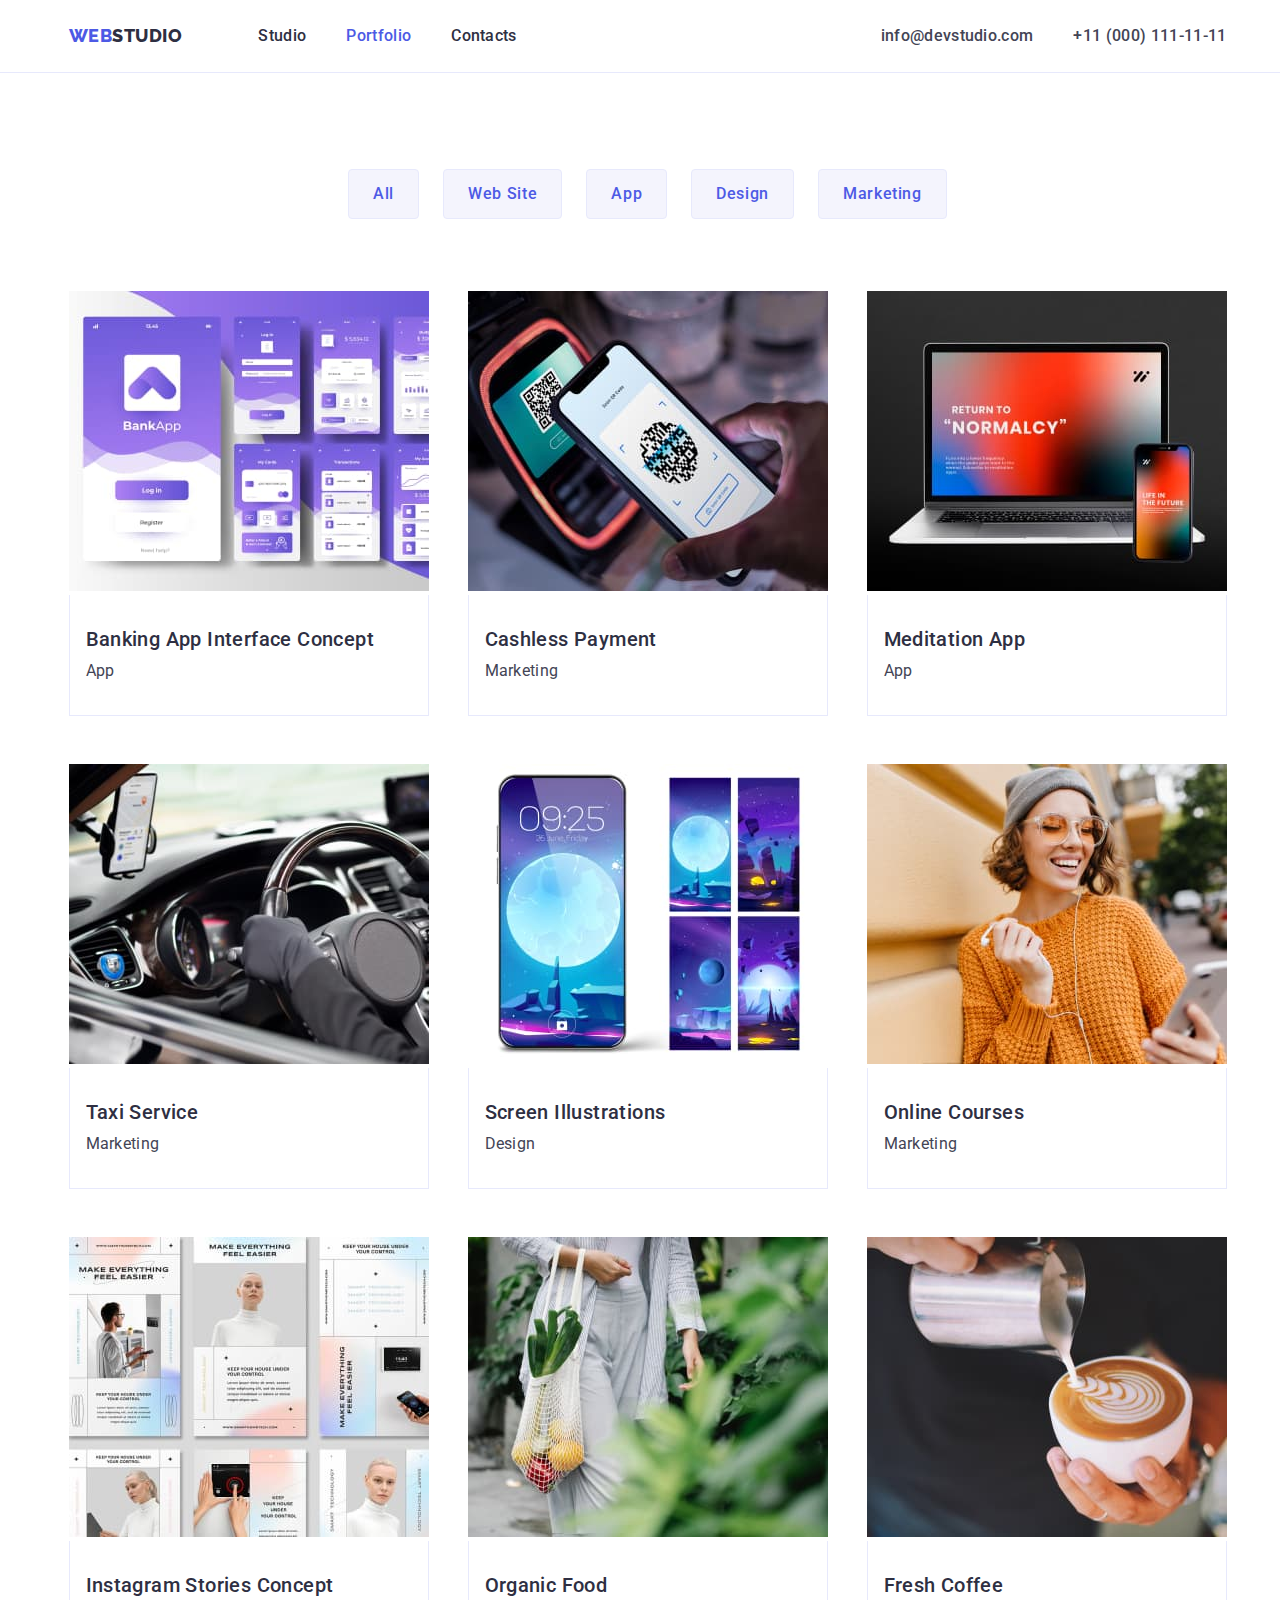
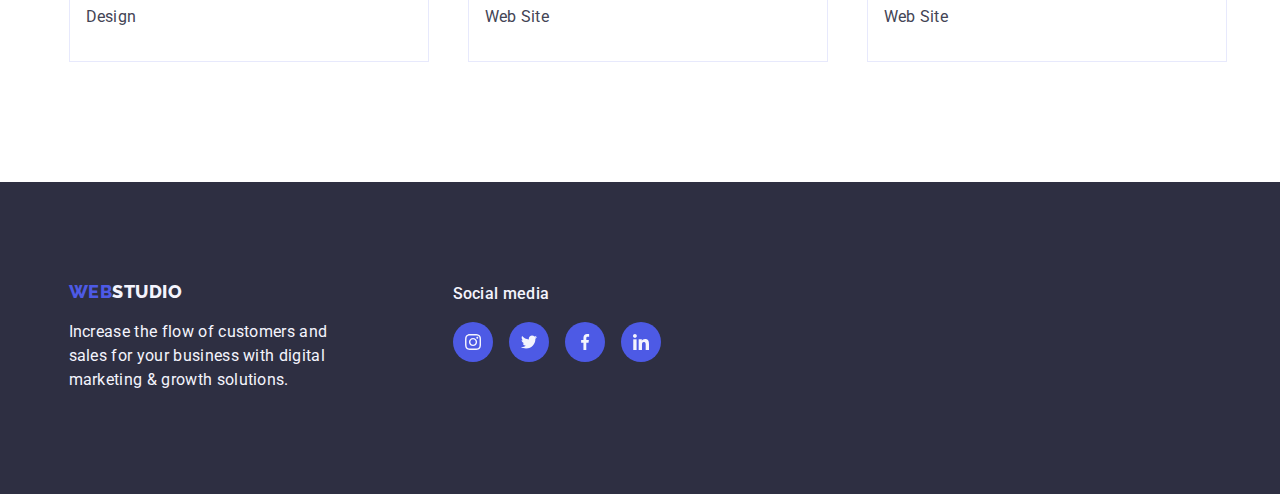
==== portfolio.html @ 47418418 "init" ====
<!DOCTYPE html>
<html lang="en">
  <head>
    <meta charset="UTF-8" />
    <meta name="viewport" content="width=device-width, initial-scale=1.0" />
    <title>Portfolio</title>
    <link
      rel="stylesheet"
      href="https://cdnjs.cloudflare.com/ajax/libs/modern-normalize/2.0.0/modern-normalize.min.css"
      integrity="sha512-4xo8blKMVCiXpTaLzQSLSw3KFOVPWhm/TRtuPVc4WG6kUgjH6J03IBuG7JZPkcWMxJ5huwaBpOpnwYElP/m6wg=="
      crossorigin="anonymous"
      referrerpolicy="no-referrer"
    />
    <link rel="preconnect" href="https://fonts.googleapis.com" />
    <link rel="preconnect" href="https://fonts.gstatic.com" crossorigin />
    <link
      href="https://fonts.googleapis.com/css2?family=Raleway:wght@800&family=Roboto:wght@400;500;700;900&display=swap"
      rel="stylesheet"
    />
    <link rel="stylesheet" href="css/style.css" />
  </head>
  <body>
    <header class="bg-header">
      <div class="container header-wrapper">
        <a href="#" class="logo-company"
          ><span class="logo-web-lightbg">WEB</span>STUDIO</a
        >
        <nav>
          <menu class="nav-links">
            <li class="nav">
              <a class="links link" href="index.html">Studio</a>
            </li>
            <li class="nav">
              <a class="links link-portfolio" href="portfolio.html"
                >Portfolio</a
              >
            </li>
            <li class="nav">
              <a class="links link" href="#contacts">Contacts</a>
            </li>
          </menu>
        </nav>
        <ul class="contact-list">
          <li>
            <a class="links" href="mailto:info@devstudio.com"
              >info@devstudio.com</a
            >
          </li>
          <li>
            <a class="links" href="tel:+11(000)1111111">+11 (000) 111-11-11</a>
          </li>
        </ul>
      </div>
    </header>
    <main>
      <div class="container">
        <ul class="filter-buttons">
          <li><button class="btn" type="button">All</button></li>
          <li><button class="btn" type="button">Web Site</button></li>
          <li><button class="btn" type="button">App</button></li>
          <li><button class="btn" type="button">Design</button></li>
          <li><button class="btn" type="button">Marketing</button></li>
        </ul>
      </div>
      <div class="container">
        <ul class="cards">
          <li>
            <figure class="project-card">
              <img
                src="images/portfolio/img.1.jpg"
                alt="Banking App Interface Concept"
                width="360"
                height="300"
              />
              <figcaption>
                <h4 class="project">
                  Banking App Interface Concept
                </h4>
                <p class="project-section">App</p>
              </figcaption>
            </figure>
          </li>
          <li>
            <figure class="project-card">
              <img
                src="images/portfolio/img.2.jpg"
                alt="Cashless Payment"
                width="360"
                height="300"
              />
              <figcaption>
                <h4 class="project">Cashless Payment</h4>
                <p class="project-section">Marketing</p>
              </figcaption>
            </figure>
          </li>
          <li>
            <figure class="project-card">
              <img
                src="images/portfolio/img.3.jpg"
                alt="Meditation App"
                width="360"
                height="300"
              />
              <figcaption>
                <h4 class="project">Meditation App</h4>
                <p class="project-section">App</p>
              </figcaption>
            </figure>
          </li>
          <li>
            <figure class="project-card">
              <img
                src="images/portfolio/img.4.jpg"
                alt="Taxi Service"
                width="360"
                height="300"
              />
              <figcaption>
                <h4 class="project">Taxi Service</h4>
                <p class="project-section">Marketing</p>
              </figcaption>
            </figure>
          </li>
          <li>
            <figure class="project-card">
              <img
                src="images/portfolio/img.5.jpg"
                alt="Screen Illustrations"
                width="360"
                height="300"
              />
              <figcaption>
                <h4 class="project">Screen Illustrations</h4>
                <p class="project-section">Design</p>
              </figcaption>
            </figure>
          </li>
          <li>
            <figure class="project-card">
              <img
                src="images/portfolio/img.6.jpg"
                alt="Online Courses"
                width="360"
                height="300"
              />
              <figcaption>
                <h4 class="project">Online Courses</h4>
                <p class="project-section">Marketing</p>
              </figcaption>
            </figure>
          </li>
          <li>
            <figure class="project-card">
              <img
                src="images/portfolio/img.7.jpg"
                alt="Instagram Stories Concept"
                width="360"
                height="300"
              />
              <figcaption>
                <h4 class="project">Instagram Stories Concept</h4>
                <p class="project-section">Design</p>
              </figcaption>
            </figure>
          </li>
          <li>
            <figure class="project-card">
              <img
                src="images/portfolio/img.8.jpg"
                alt="Organic Food"
                width="360"
                height="300"
              />
              <figcaption>
                <h4 class="project">Organic Food</h4>
                <p class="project-section">Web Site</p>
              </figcaption>
            </figure>
          </li>
          <li>
            <figure class="project-card">
              <img
                src="images/portfolio/img.9.jpg"
                alt="Fresh Coffee"
                width="360"
                height="300"
              />
              <figcaption>
                <h4 class="project">Fresh Coffee</h4>
                <p class="project-section">Web Site</p>
              </figcaption>
            </figure>
          </li>
        </ul>
      </div>
    </main>
    <footer>
      <div class="bg-footer">
        <div class="container footer-wrapper">
          <div class="footer-logo">
            <a class="logo-company-footer" href="#"
              >WEB<span class="logo-web-darkbg">STUDIO</span></a
            >
            <p class="footer-text">
              Increase the flow of customers and sales for your business with
              digital marketing & growth solutions.
            </p>
          </div>
          <div class="sm-footer-wrapper">
            <h4 class="sm-footer-title">Social media</h4>
            <ul class="sm-footer-list">
              <li class="circle">
                <svg>
                  <use href="./images/icons.svg#icon-instagram-2" width="16" height="16"></use>
                </svg>
              </li>
              <li class="circle">
                <svg>
                  <use href="./images/icons.svg#icon-twitter-1" width="16" height="16"></use>
                </svg>
             </li>
             <li class="circle">
               <svg>
                 <use href="./images/icons.svg#icon-facebook-1" width="16" height="16"></use>
               </svg>
             </li>
             <li class="circle">
               <svg>
                 <use href="./images/icons.svg#icon-linkedin-1" width="16" height="16"></use>
               </svg>
             </li>
           </ul>
        </div>
      </div>
    </footer>
  </body>
</html>
---- css/style.css ----
* {
  margin: 0;
  padding: 0;
}
:root {
  --brand-color: #2e2f42;
  --white: #fff;
  --cornflower: #e7e9fc;
  --iris: #4d5ae5;
  --slate: #434455;
  --cloud: #f4f4fd;
  --ocean: #404bbf;
  --light-slate: rgba(142, 143, 153, 1);
  --green: #31d0aa;
}

body {
  font-family: "Roboto", "Raleway", sans-serif;
  color: #2e2f42;
}
menu,
ul,
p,
h1,
h2,
h3,
h4 {
  list-style-type: none;
  margin: 0;
  padding: 0;
  border: 0;
}

.container {
  max-width: 1158px;
  padding-left: 15px;
  padding-left: 15px;
  margin: 0 auto;
} /**/
.bg-header {
  background-color: var(--white);
  border-bottom: 1px solid var(--cornflower);
} /**/

.logo-company {
  text-decoration: inherit;
  color: var(--brand-color);
  font-family: "Raleway";
  font-size: 18px;
  font-style: normal;
  font-weight: 800;
  line-height: 1.16;
  letter-spacing: 0.54px;
  display: flex;
  flex-wrap: wrap;
  justify-content: flex-start;
  align-items: center;
  margin-right: 76px;
} /**/
.logo-web-lightbg {
  color: var(--iris);
} /**/
.header-wrapper {
  display: flex;
  flex-wrap: wrap;
  align-items: center;
  height: 72px;
  background: var(--white);
} /**/
.links {
  text-decoration: inherit;
  font-family: "Roboto";
  font-size: 16px;
  font-style: normal;
  font-weight: 500;
  line-height: 1.5;
  letter-spacing: 0.32px;
  color: inherit;
}
.link-html,
.link-portfolio {
  color: var(--iris);
} /**/
.links:hover,
.links:focus {
  color: var(--iris);
} /**/

.nav-links {
  display: flex;
  flex-wrap: wrap;
  justify-content: flex-start;
  align-items: center;
  gap: 40px;
} /**/

.contact-list {
  color: var(--slate);
  display: flex;
  flex-wrap: wrap;
  margin-left: auto;
  align-items: center;
  gap: 40px;
} /**/

.main-title-bg {
  background: var(--brand-color);
  background-image: linear-gradient(
      rgba(46, 47, 66, 0.7),
      rgba(46, 47, 66, 0.7)
    ),
    url(../images/hero/people-office.jpg);
  max-width: 1440px;
  height: 600px;
  margin: 0 auto;
} /**/
.title {
  display: flex;
  flex-wrap: wrap;
  flex-direction: column;
  align-content: center;
  padding-top: 188px;
  padding-bottom: 188px;
} /**/
.title-1-studio {
  color: var(--white);
  font-family: "Roboto";
  font-size: 56px;
  font-style: normal;
  font-weight: 700;
  line-height: 1.07;
  letter-spacing: 1.12px;
  text-align: center;
  max-width: 496px;
} /**/

.btn-order {
  display: flex;
  align-self: center;
  color: var(--white);
  font-family: "Roboto";
  font-size: 16px;
  font-weight: 500;
  line-height: 1.5;
  letter-spacing: 0.32;
  border-radius: 4px;
  background-color: var(--iris);
  box-shadow: 0px 4px 4px 0px rgba(0, 0, 0, 0.15);
  margin-top: 48px;
  padding: 16px 32px;
  border: none;
  cursor: pointer;
} /**/
.btn-order:hover,
.btn-order:focus {
  border-radius: 4px;
  background-color: var(--ocean);
  box-shadow: 0px 4px 4px 0px rgba(0, 0, 0, 0.15);
} /**/

.features-list {
  background-color: var(--white);
  padding-top: 120px;
  gap: 24px;
} /**/
.features-list,
.feature-title p {
  display: flex;
  justify-content: space-around;
}
.icon-wrapper {
  display: flex;
  justify-content: center;
  align-items: center;
  width: 264px;
  height: 112px;
  border-radius: 4px;
  background-color: var(--cloud);
  margin-bottom: 8px;
} /**/

.features-icon {
  width: 64px;
  height: 64px;
  margin: 24px 100px;
}
.features p {
  padding-top: 8px;
  max-width: 264px;
  letter-spacing: 0.2px;
}
.feature-title h3 {
  color: var(--brand-color);
  font-family: "Roboto";
  font-size: 20px;
  font-weight: 500;
  line-height: 1.2;
  letter-spacing: 0.4px;
} /**/
.description {
  color: var(--slate);
  font-family: "Roboto";
  font-size: 16px;
  font-style: normal;
  font-weight: 400;
  line-height: 1.5;
  letter-spacing: 0.32px;
} /**/
.section-2,
.section-3,
.section-4 {
  padding-top: 120px;
  padding-bottom: 120px;
}
.titles {
  color: var(--brand-color);
  font-family: "Roboto";
  font-size: 36px;
  font-style: normal;
  font-weight: 700;
  line-height: 1.11;
  letter-spacing: 0.72px;
  text-transform: capitalize;
  text-align: center;
  margin-bottom: 72px;
}
.capabilities {
  display: flex;
  flex-wrap: wrap;
  justify-content: space-between;
  margin: 0;
  row-gap: 24px;
} /**/

.section-3 {
  background-color: var(--cloud);
} /**/
.team {
  display: flex;
  flex-wrap: wrap;
  justify-content: space-between;
  text-align: center;
  row-gap: 24px;
} /**/

.team figure {
  border-radius: 0px 0px 4px 4px;
  background-color: var(--white);
  box-shadow: 0px 2px 1px 0px rgba(46, 47, 66, 0.08),
    0px 1px 1px 0px rgba(46, 47, 66, 0.16),
    0px 1px 6px 0px rgba(46, 47, 66, 0.08);
  margin: 0;
  color: var(--brand-color);
  font-family: "Roboto";
  font-size: 20px;
  font-style: normal;
  font-weight: 500;
  line-height: 1.2;
  letter-spacing: 0.4px;
} /**/
.team figcaption {
  padding-top: 32px;
  padding-bottom: 32px;
} /**/
.team-person {
  padding-bottom: 8px;
  font-size: 20px;
  font-weight: 500;
  line-height: 1.2;
}
.customers-list {
  display: flex;
  flex-wrap: wrap;
  justify-content: space-between;
  row-gap: 24px;
} /**/
.customers-icon {
  fill: var(--light-slate);
  border: 1px solid var(--light-slate);
  border-radius: 4px;
  padding: 16px 32px;
  flex-shrink: 0;
}
.customers-icon:hover {
  fill: var(--ocean);
  border: 1px solid var(--iris);
  cursor: pointer;
}
.customers-list-item {
  display: block;
  width: 168px;
  height: 88px;
}

.customers-list-item:hover,
.customers-list-item:focus {
  fill: var(--ocean);
  border: 1px solid var(--ocean);
}
.sm-list {
  display: flex;
  justify-content: center;
  gap: 24px;
  margin-top: 8px;
}
.sm-footer-title {
  color: var(--cloud);
  font-family: Roboto;
  font-size: 16px;
  font-style: normal;
  font-weight: 500;
  line-height: 1.5;
  letter-spacing: 0.32px;
  padding-bottom: 16px;
}
.sm-footer-list {
  display: flex;
  gap: 16px;
}
.sm-footer-list .circle:hover {
  background-color: var(--green);
}
.bg-footer {
  background-color: var(--brand-color);
  padding-left: 0;
  padding-right: 0;
}
.footer-wrapper {
  display: flex;
  background-color: var(--brand-color);
  justify-content: flex-start;
}
.footer-logo {
  margin-top: 100px;
}
.footer-text {
  display: flex;
  color: var(--cloud);
  font-family: Roboto;
  font-size: 16px;
  font-style: normal;
  font-weight: 400;
  line-height: 1.5;
  letter-spacing: 0.32px;
  max-width: 264px;
  margin-top: 17.5px;
}

.logo-company-footer {
  color: var(--iris);
  font-family: "Raleway";
  font-size: 18px;
  font-style: normal;
  font-weight: 800;
  line-height: 1.16;
  letter-spacing: 0.54px;
  text-transform: uppercase;
  text-decoration: none;
}
.logo-company-footer span {
  color: var(--cloud);
}

.btn {
  color: var(--iris);
  font-family: "Roboto";
  font-size: 16px;
  font-style: normal;
  font-weight: 500;
  line-height: 1.5;
  letter-spacing: 0.64px;
  border-radius: 4px;
  border: 1px solid var(--cornflower);
  background-color: var(--cloud);
  cursor: pointer;
  text-align: center;
  padding: 12px 24px;
} /**/
.btn:hover,
.btn:focus {
  color: var(--white);
  background-color: var(--ocean);
  box-shadow: 0px 2px 2px 0px rgba(0, 0, 0, 0.12),
    0px 2px 1px 0px rgba(0, 0, 0, 0.08), 0px 3px 1px 0px rgba(0, 0, 0, 0.1);
} /**/
.filter-buttons {
  display: flex;
  flex-wrap: wrap;
  align-items: flex-start;
  justify-content: center;
  gap: 24px;
  padding-top: 96px;
  padding-bottom: 72px;
}
.cards {
  display: flex;
  flex-wrap: wrap;
  justify-content: space-between;
  text-align: left;
  flex-shrink: 0;
  margin: 0;
  row-gap: 48px;
  margin-bottom: 120px;
} /**/
.cards li:hover,
.cards li:focus {
  box-shadow: 0px 2px 1px 0px rgba(46, 47, 66, 0.08),
    0px 1px 1px 0px rgba(46, 47, 66, 0.16),
    0px 1px 6px 0px rgba(46, 47, 66, 0.08);
} /**/
.cards figure {
  margin: 0;
} /**/
.cards figcaption {
  padding: 32px 16px;
  border-bottom: 1px solid var(--cornflower);
  border-left: 1px solid var(--cornflower);
  border-right: 1px solid var(--cornflower);
} /**/

.project {
  color: var(--brand-color);
  font-family: "Roboto";
  font-size: 20px;
  font-style: normal;
  font-weight: 500;
  line-height: 1.2;
  letter-spacing: 0.4px;
  margin-bottom: 8px;
} /**/
.project-section {
  color: var(--slate);
  font-family: "Roboto";
  font-size: 16px;
  font-style: normal;
  font-weight: 400;
  line-height: 1.5;
  letter-spacing: 0.32px;
} /**/
/*styl of circle svg*/
.circle {
  display: flex;
  justify-content: center;
  align-items: center;
  width: 40px;
  height: 40px;
  border-radius: 50%;
  background-color: var(--iris);
}
.circle:hover,
.circle:focus {
  background-color: var(--ocean);
}
.circle svg {
  fill: var(--cloud);
  width: 16px;
  height: 16px;
}

.sm-footer-wrapper {
  margin-top: 100px;
  margin-left: 120px;
  margin-bottom: 132px;
}
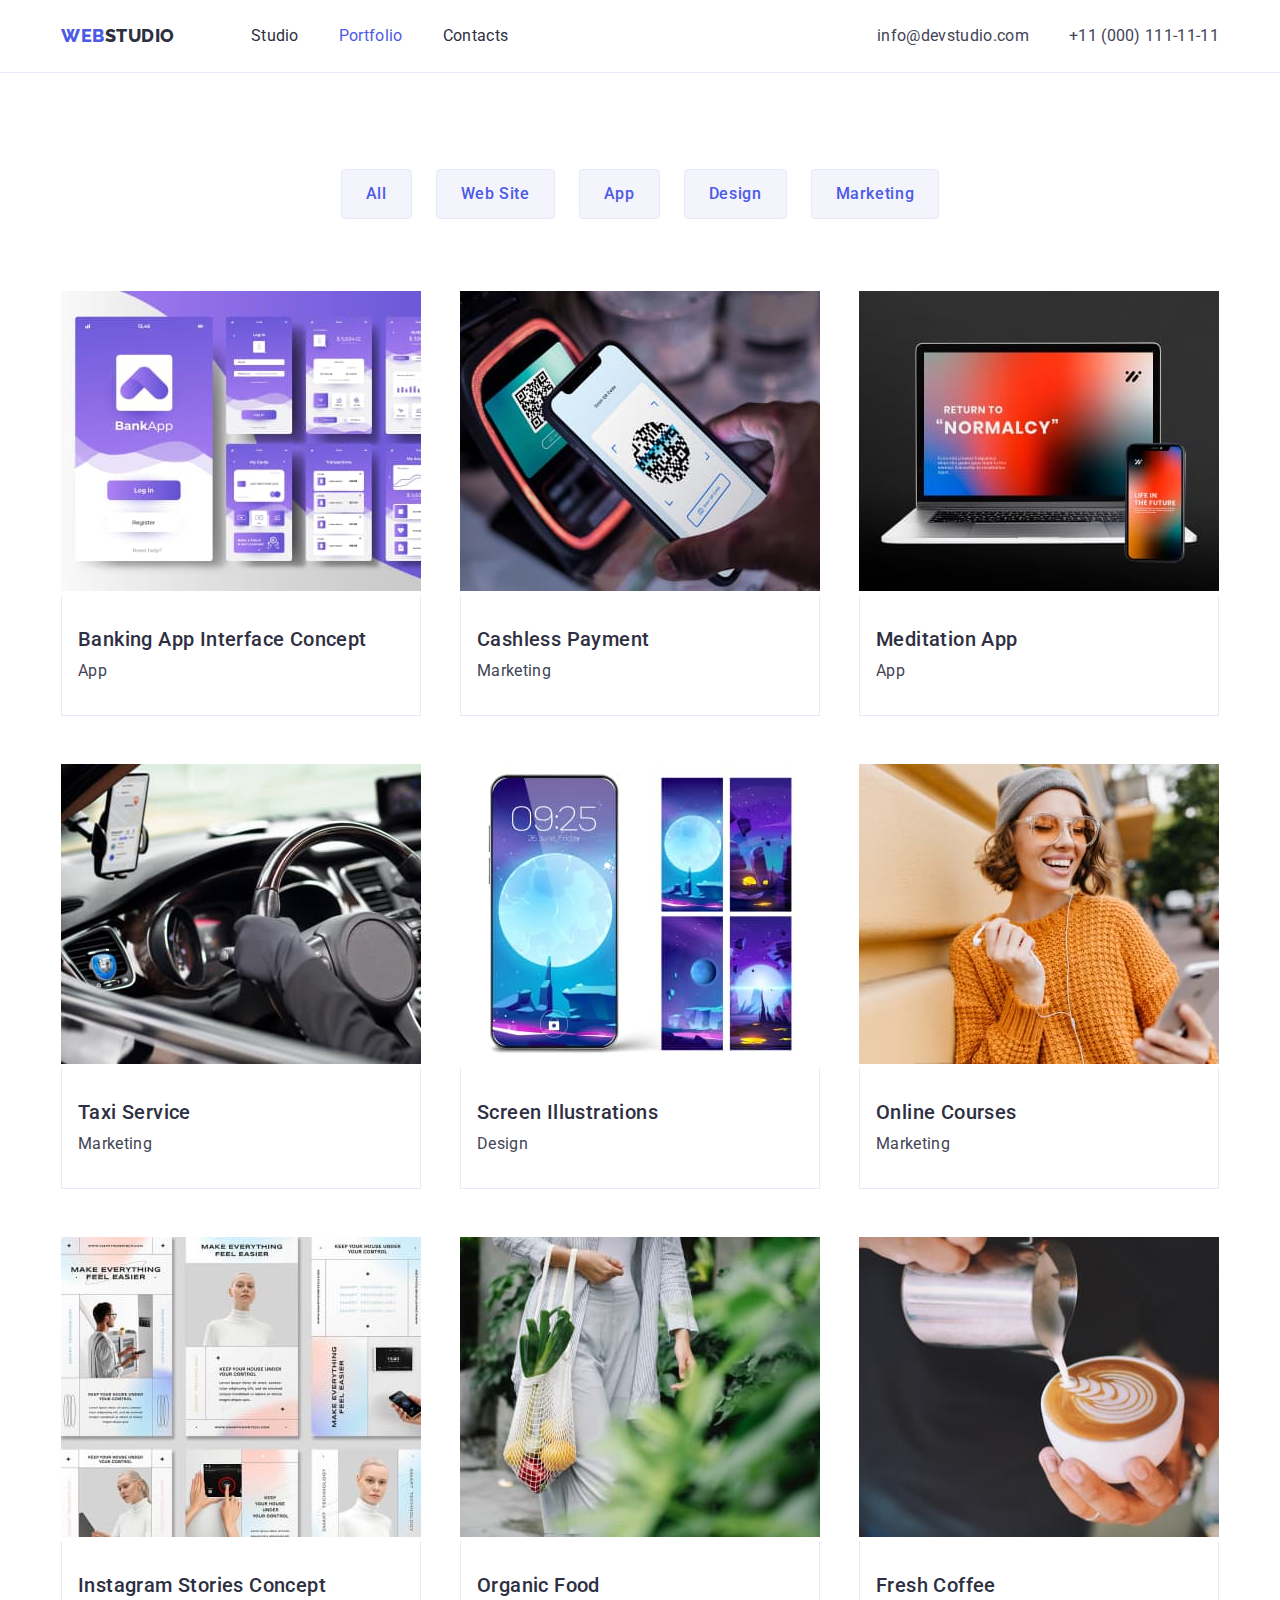
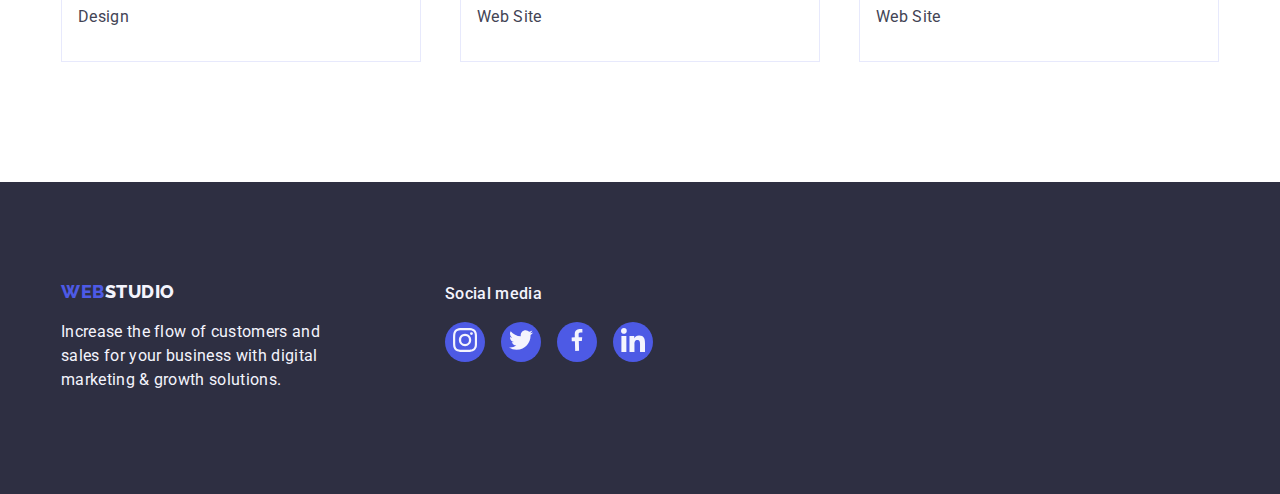
==== commit 3c6d7410: "added modal.js" ====
--- a/portfolio.html
+++ b/portfolio.html
@@ -73,9 +73,7 @@
                 height="300"
               />
               <figcaption>
-                <h4 class="project">
-                  Banking App Interface Concept
-                </h4>
+                <h4 class="project">Banking App Interface Concept</h4>
                 <p class="project-section">App</p>
               </figcaption>
             </figure>
@@ -211,26 +209,35 @@
             <h4 class="sm-footer-title">Social media</h4>
             <ul class="sm-footer-list">
               <li class="circle">
-                <svg>
-                  <use href="./images/icons.svg#icon-instagram-2" width="16" height="16"></use>
-                </svg>
-              </li>
-              <li class="circle">
-                <svg>
-                  <use href="./images/icons.svg#icon-twitter-1" width="16" height="16"></use>
-                </svg>
-             </li>
-             <li class="circle">
-               <svg>
-                 <use href="./images/icons.svg#icon-facebook-1" width="16" height="16"></use>
-               </svg>
-             </li>
-             <li class="circle">
-               <svg>
-                 <use href="./images/icons.svg#icon-linkedin-1" width="16" height="16"></use>
-               </svg>
-             </li>
-           </ul>
+                <a href="#0">
+                  <svg width="24" height="24">
+                    <use href="./images/icons.svg#icon-instagram-2"></use>
+                  </svg>
+                </a>
+              </li>
+              <li class="circle">
+                <a href="#0">
+                  <svg width="24" height="24">
+                    <use href="./images/icons.svg#icon-twitter-1"></use>
+                  </svg>
+                </a>
+              </li>
+              <li class="circle">
+                <a href="#0">
+                  <svg width="24" height="24">
+                    <use href="./images/icons.svg#icon-facebook-1"></use>
+                  </svg>
+                </a>
+              </li>
+              <li class="circle">
+                <a href="#0">
+                  <svg width="24" height="24">
+                    <use href="./images/icons.svg#icon-linkedin-1"></use>
+                  </svg>
+                </a>
+              </li>
+            </ul>
+          </div>
         </div>
       </div>
     </footer>
--- a/css/style.css
+++ b/css/style.css
@@ -12,6 +12,7 @@
   --ocean: #404bbf;
   --light-slate: rgba(142, 143, 153, 1);
   --green: #31d0aa;
+  --dairy: #fcfcfc;
 }
 
 body {
@@ -34,7 +35,7 @@
 .container {
   max-width: 1158px;
   padding-left: 15px;
-  padding-left: 15px;
+  padding-right: 15px;
   margin: 0 auto;
 } /**/
 .bg-header {
@@ -66,13 +67,13 @@
   align-items: center;
   height: 72px;
   background: var(--white);
-} /**/
+}
 .links {
   text-decoration: inherit;
   font-family: "Roboto";
   font-size: 16px;
   font-style: normal;
-  font-weight: 500;
+  font-weight: 400;
   line-height: 1.5;
   letter-spacing: 0.32px;
   color: inherit;
@@ -113,15 +114,14 @@
   max-width: 1440px;
   height: 600px;
   margin: 0 auto;
-} /**/
-.title {
+  padding: 188px 0;
+}
+/*.title {
   display: flex;
   flex-wrap: wrap;
   flex-direction: column;
   align-content: center;
-  padding-top: 188px;
-  padding-bottom: 188px;
-} /**/
+}*/
 .title-1-studio {
   color: var(--white);
   font-family: "Roboto";
@@ -132,7 +132,8 @@
   letter-spacing: 1.12px;
   text-align: center;
   max-width: 496px;
-} /**/
+  margin: 0 auto;
+}
 
 .btn-order {
   display: flex;
@@ -146,6 +147,7 @@
   border-radius: 4px;
   background-color: var(--iris);
   box-shadow: 0px 4px 4px 0px rgba(0, 0, 0, 0.15);
+  margin: 0 auto;
   margin-top: 48px;
   padding: 16px 32px;
   border: none;
@@ -205,6 +207,7 @@
   font-weight: 400;
   line-height: 1.5;
   letter-spacing: 0.32px;
+  margin-top: 8px;
 } /**/
 .section-2,
 .section-3,
@@ -273,7 +276,8 @@
   flex-wrap: wrap;
   justify-content: space-between;
   row-gap: 24px;
-} /**/
+  cursor: pointer;
+}
 .customers-icon {
   fill: var(--light-slate);
   border: 1px solid var(--light-slate);
@@ -283,18 +287,6 @@
 }
 .customers-icon:hover {
   fill: var(--ocean);
-  border: 1px solid var(--iris);
-  cursor: pointer;
-}
-.customers-list-item {
-  display: block;
-  width: 168px;
-  height: 88px;
-}
-
-.customers-list-item:hover,
-.customers-list-item:focus {
-  fill: var(--ocean);
   border: 1px solid var(--ocean);
 }
 .sm-list {
@@ -313,8 +305,14 @@
   letter-spacing: 0.32px;
   padding-bottom: 16px;
 }
+.sm-footer-list svg {
+  gap: 16px;
+  width: 24px;
+  height: 24px;
+}
 .sm-footer-list {
   display: flex;
+  flex-direction: row;
   gap: 16px;
 }
 .sm-footer-list .circle:hover {
@@ -401,6 +399,7 @@
   margin: 0;
   row-gap: 48px;
   margin-bottom: 120px;
+  cursor: pointer;
 } /**/
 .cards li:hover,
 .cards li:focus {
@@ -453,8 +452,8 @@
 }
 .circle svg {
   fill: var(--cloud);
-  width: 16px;
-  height: 16px;
+  width: 24px;
+  height: 24px;
 }
 
 .sm-footer-wrapper {
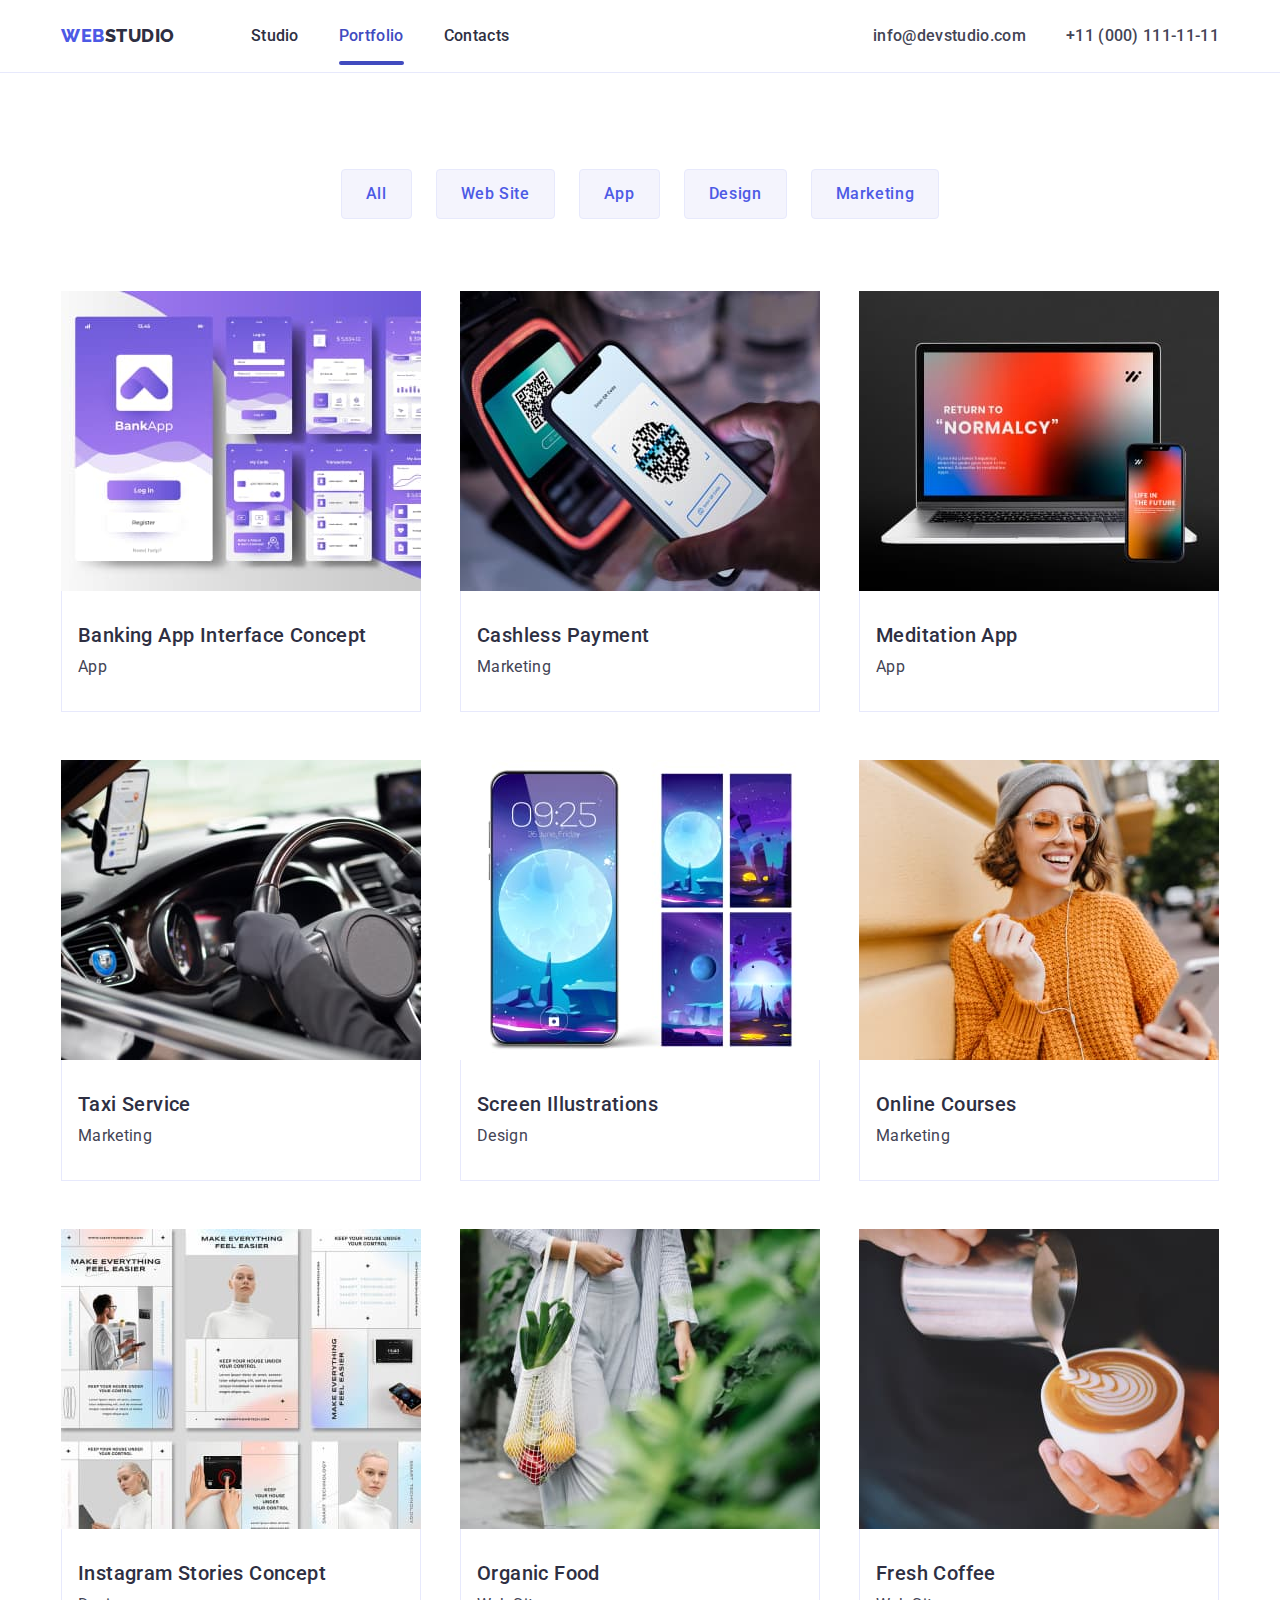
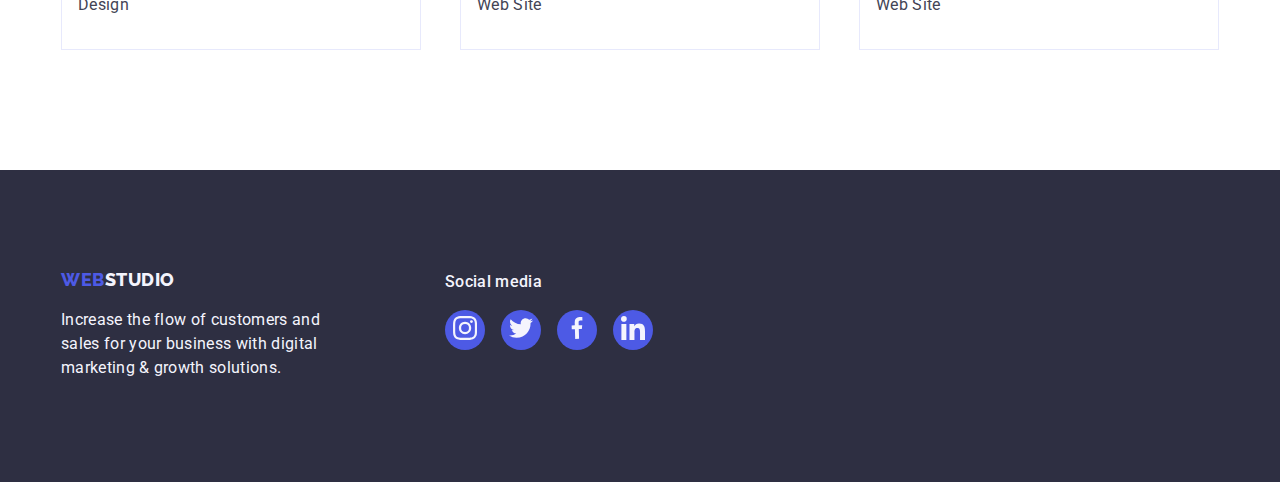
==== commit 8a9d9684: "first version" ====
--- a/portfolio.html
+++ b/portfolio.html
@@ -31,7 +31,7 @@
               <a class="links link" href="index.html">Studio</a>
             </li>
             <li class="nav">
-              <a class="links link-portfolio" href="portfolio.html"
+              <a class="links link-portfolio link-current" href="portfolio.html"
                 >Portfolio</a
               >
             </li>
@@ -66,12 +66,19 @@
         <ul class="cards">
           <li>
             <figure class="project-card">
-              <img
-                src="images/portfolio/img.1.jpg"
-                alt="Banking App Interface Concept"
-                width="360"
-                height="300"
-              />
+              <div class="card-wrapper">
+                <img
+                  src="images/portfolio/img.1.jpg"
+                  alt="Banking App Interface Concept"
+                  width="360"
+                  height="300"
+                />
+                <div class="overlay card-description">
+                  14 Stylish and User-Friendly App Design Concepts · Task
+                  Manager App · Calorie Tracker App · Exotic Fruit Ecommerce App
+                  · Cloud Storage App
+                </div>
+              </div>
               <figcaption>
                 <h4 class="project">Banking App Interface Concept</h4>
                 <p class="project-section">App</p>
@@ -80,12 +87,19 @@
           </li>
           <li>
             <figure class="project-card">
-              <img
-                src="images/portfolio/img.2.jpg"
-                alt="Cashless Payment"
-                width="360"
-                height="300"
-              />
+              <div class="card-wrapper">
+                <img
+                  src="images/portfolio/img.2.jpg"
+                  alt="Cashless Payment"
+                  width="360"
+                  height="300"
+                />
+                <div class="overlay card-description">
+                  14 Stylish and User-Friendly App Design Concepts · Task
+                  Manager App · Calorie Tracker App · Exotic Fruit Ecommerce App
+                  · Cloud Storage App
+                </div>
+              </div>
               <figcaption>
                 <h4 class="project">Cashless Payment</h4>
                 <p class="project-section">Marketing</p>
@@ -94,12 +108,19 @@
           </li>
           <li>
             <figure class="project-card">
-              <img
-                src="images/portfolio/img.3.jpg"
-                alt="Meditation App"
-                width="360"
-                height="300"
-              />
+              <div class="card-wrapper">
+                <img
+                  src="images/portfolio/img.3.jpg"
+                  alt="Meditation App"
+                  width="360"
+                  height="300"
+                />
+                <div class="overlay card-description">
+                  14 Stylish and User-Friendly App Design Concepts · Task
+                  Manager App · Calorie Tracker App · Exotic Fruit Ecommerce App
+                  · Cloud Storage App
+                </div>
+              </div>
               <figcaption>
                 <h4 class="project">Meditation App</h4>
                 <p class="project-section">App</p>
@@ -108,12 +129,19 @@
           </li>
           <li>
             <figure class="project-card">
-              <img
-                src="images/portfolio/img.4.jpg"
-                alt="Taxi Service"
-                width="360"
-                height="300"
-              />
+              <div class="card-wrapper">
+                <img
+                  src="images/portfolio/img.4.jpg"
+                  alt="Taxi Service"
+                  width="360"
+                  height="300"
+                />
+                <div class="overlay card-description">
+                  14 Stylish and User-Friendly App Design Concepts · Task
+                  Manager App · Calorie Tracker App · Exotic Fruit Ecommerce App
+                  · Cloud Storage App
+                </div>
+              </div>
               <figcaption>
                 <h4 class="project">Taxi Service</h4>
                 <p class="project-section">Marketing</p>
@@ -122,12 +150,19 @@
           </li>
           <li>
             <figure class="project-card">
-              <img
-                src="images/portfolio/img.5.jpg"
-                alt="Screen Illustrations"
-                width="360"
-                height="300"
-              />
+              <div class="card-wrapper">
+                <img
+                  src="images/portfolio/img.5.jpg"
+                  alt="Screen Illustrations"
+                  width="360"
+                  height="300"
+                />
+                <div class="overlay card-description">
+                  14 Stylish and User-Friendly App Design Concepts · Task
+                  Manager App · Calorie Tracker App · Exotic Fruit Ecommerce App
+                  · Cloud Storage App
+                </div>
+              </div>
               <figcaption>
                 <h4 class="project">Screen Illustrations</h4>
                 <p class="project-section">Design</p>
@@ -136,12 +171,19 @@
           </li>
           <li>
             <figure class="project-card">
-              <img
-                src="images/portfolio/img.6.jpg"
-                alt="Online Courses"
-                width="360"
-                height="300"
-              />
+              <div class="card-wrapper">
+                <img
+                  src="images/portfolio/img.6.jpg"
+                  alt="Online Courses"
+                  width="360"
+                  height="300"
+                />
+                <div class="overlay card-description">
+                  14 Stylish and User-Friendly App Design Concepts · Task
+                  Manager App · Calorie Tracker App · Exotic Fruit Ecommerce App
+                  · Cloud Storage App
+                </div>
+              </div>
               <figcaption>
                 <h4 class="project">Online Courses</h4>
                 <p class="project-section">Marketing</p>
@@ -150,12 +192,19 @@
           </li>
           <li>
             <figure class="project-card">
-              <img
-                src="images/portfolio/img.7.jpg"
-                alt="Instagram Stories Concept"
-                width="360"
-                height="300"
-              />
+              <div class="card-wrapper">
+                <img
+                  src="images/portfolio/img.7.jpg"
+                  alt="Instagram Stories Concept"
+                  width="360"
+                  height="300"
+                />
+                <div class="overlay card-description">
+                  14 Stylish and User-Friendly App Design Concepts · Task
+                  Manager App · Calorie Tracker App · Exotic Fruit Ecommerce App
+                  · Cloud Storage App
+                </div>
+              </div>
               <figcaption>
                 <h4 class="project">Instagram Stories Concept</h4>
                 <p class="project-section">Design</p>
@@ -164,12 +213,19 @@
           </li>
           <li>
             <figure class="project-card">
-              <img
-                src="images/portfolio/img.8.jpg"
-                alt="Organic Food"
-                width="360"
-                height="300"
-              />
+              <div class="card-wrapper">
+                <img
+                  src="images/portfolio/img.8.jpg"
+                  alt="Organic Food"
+                  width="360"
+                  height="300"
+                />
+                <div class="overlay card-description">
+                  14 Stylish and User-Friendly App Design Concepts · Task
+                  Manager App · Calorie Tracker App · Exotic Fruit Ecommerce App
+                  · Cloud Storage App
+                </div>
+              </div>
               <figcaption>
                 <h4 class="project">Organic Food</h4>
                 <p class="project-section">Web Site</p>
@@ -178,12 +234,19 @@
           </li>
           <li>
             <figure class="project-card">
-              <img
-                src="images/portfolio/img.9.jpg"
-                alt="Fresh Coffee"
-                width="360"
-                height="300"
-              />
+              <div class="card-wrapper">
+                <img
+                  src="images/portfolio/img.9.jpg"
+                  alt="Fresh Coffee"
+                  width="360"
+                  height="300"
+                />
+                <div class="overlay card-description">
+                  14 Stylish and User-Friendly App Design Concepts · Task
+                  Manager App · Calorie Tracker App · Exotic Fruit Ecommerce App
+                  · Cloud Storage App
+                </div>
+              </div>
               <figcaption>
                 <h4 class="project">Fresh Coffee</h4>
                 <p class="project-section">Web Site</p>
--- a/css/style.css
+++ b/css/style.css
@@ -3,16 +3,20 @@
   padding: 0;
 }
 :root {
-  --brand-color: #2e2f42;
-  --white: #fff;
-  --cornflower: #e7e9fc;
-  --iris: #4d5ae5;
-  --slate: #434455;
-  --cloud: #f4f4fd;
-  --ocean: #404bbf;
+  --brand-color: rgba(46, 47, 66, 1);
+  --white: rgba(255, 255, 255, 1);
+  --cornflower: rgba(231, 233, 252, 1);
+  --iris: rgba(77, 90, 229, 1);
+  --slate: rgba(67, 68, 85, 1);
+  --cloud: rgba(244, 244, 253, 1);
+  --ocean: rgba(65, 75, 191, 1);
   --light-slate: rgba(142, 143, 153, 1);
-  --green: #31d0aa;
+  --green: rgba(49, 208, 170, 1);
   --dairy: #fcfcfc;
+  --navyblue-modal: rgba(46, 47, 66, 0.4);
+  --tr-function: cubic-bezier(0.4, 0, 0.2, 1);
+  --tr-duration: 250ms;
+  --transition: var(--tr-function) var(--tr-duration);
 }
 
 body {
@@ -57,10 +61,10 @@
   justify-content: flex-start;
   align-items: center;
   margin-right: 76px;
-} /**/
+}
 .logo-web-lightbg {
   color: var(--iris);
-} /**/
+}
 .header-wrapper {
   display: flex;
   flex-wrap: wrap;
@@ -68,32 +72,45 @@
   height: 72px;
   background: var(--white);
 }
+
+.nav-links {
+  display: flex;
+  flex-wrap: wrap;
+  justify-content: flex-start;
+  align-items: center;
+  gap: 40px;
+}
 .links {
+  position: relative;
+  text-decoration: none;
   text-decoration: inherit;
   font-family: "Roboto";
   font-size: 16px;
   font-style: normal;
-  font-weight: 400;
+  font-weight: 500;
   line-height: 1.5;
   letter-spacing: 0.32px;
   color: inherit;
 }
 .link-html,
 .link-portfolio {
-  color: var(--iris);
-} /**/
+  color: var(--ocean);
+}
 .links:hover,
 .links:focus {
-  color: var(--iris);
-} /**/
-
-.nav-links {
-  display: flex;
-  flex-wrap: wrap;
-  justify-content: flex-start;
-  align-items: center;
-  gap: 40px;
-} /**/
+  color: var(--ocean);
+  transition: var(--transition);
+}
+.link-current::after {
+  content: "";
+  position: absolute;
+  bottom: -20px;
+  left: 0;
+  width: 100%;
+  height: 4px;
+  background-color: var(--ocean);
+  border-radius: 2px;
+}
 
 .contact-list {
   color: var(--slate);
@@ -102,7 +119,7 @@
   margin-left: auto;
   align-items: center;
   gap: 40px;
-} /**/
+}
 
 .main-title-bg {
   background: var(--brand-color);
@@ -116,12 +133,7 @@
   margin: 0 auto;
   padding: 188px 0;
 }
-/*.title {
-  display: flex;
-  flex-wrap: wrap;
-  flex-direction: column;
-  align-content: center;
-}*/
+
 .title-1-studio {
   color: var(--white);
   font-family: "Roboto";
@@ -152,19 +164,20 @@
   padding: 16px 32px;
   border: none;
   cursor: pointer;
-} /**/
+}
 .btn-order:hover,
 .btn-order:focus {
   border-radius: 4px;
   background-color: var(--ocean);
   box-shadow: 0px 4px 4px 0px rgba(0, 0, 0, 0.15);
-} /**/
+  transition: var(--transition);
+}
 
 .features-list {
   background-color: var(--white);
   padding-top: 120px;
   gap: 24px;
-} /**/
+}
 .features-list,
 .feature-title p {
   display: flex;
@@ -179,7 +192,7 @@
   border-radius: 4px;
   background-color: var(--cloud);
   margin-bottom: 8px;
-} /**/
+}
 
 .features-icon {
   width: 64px;
@@ -198,7 +211,7 @@
   font-weight: 500;
   line-height: 1.2;
   letter-spacing: 0.4px;
-} /**/
+}
 .description {
   color: var(--slate);
   font-family: "Roboto";
@@ -208,7 +221,7 @@
   line-height: 1.5;
   letter-spacing: 0.32px;
   margin-top: 8px;
-} /**/
+}
 .section-2,
 .section-3,
 .section-4 {
@@ -233,18 +246,18 @@
   justify-content: space-between;
   margin: 0;
   row-gap: 24px;
-} /**/
+}
 
 .section-3 {
   background-color: var(--cloud);
-} /**/
+}
 .team {
   display: flex;
   flex-wrap: wrap;
   justify-content: space-between;
   text-align: center;
   row-gap: 24px;
-} /**/
+}
 
 .team figure {
   border-radius: 0px 0px 4px 4px;
@@ -260,11 +273,11 @@
   font-weight: 500;
   line-height: 1.2;
   letter-spacing: 0.4px;
-} /**/
+}
 .team figcaption {
   padding-top: 32px;
   padding-bottom: 32px;
-} /**/
+}
 .team-person {
   padding-bottom: 8px;
   font-size: 20px;
@@ -304,11 +317,6 @@
   line-height: 1.5;
   letter-spacing: 0.32px;
   padding-bottom: 16px;
-}
-.sm-footer-list svg {
-  gap: 16px;
-  width: 24px;
-  height: 24px;
 }
 .sm-footer-list {
   display: flex;
@@ -373,14 +381,15 @@
   cursor: pointer;
   text-align: center;
   padding: 12px 24px;
-} /**/
+}
 .btn:hover,
 .btn:focus {
   color: var(--white);
   background-color: var(--ocean);
   box-shadow: 0px 2px 2px 0px rgba(0, 0, 0, 0.12),
     0px 2px 1px 0px rgba(0, 0, 0, 0.08), 0px 3px 1px 0px rgba(0, 0, 0, 0.1);
-} /**/
+}
+
 .filter-buttons {
   display: flex;
   flex-wrap: wrap;
@@ -400,23 +409,48 @@
   row-gap: 48px;
   margin-bottom: 120px;
   cursor: pointer;
-} /**/
+}
+.card-description {
+  font-size: 16px;
+  line-height: 1.5;
+  letter-spacing: 0.32px;
+}
 .cards li:hover,
 .cards li:focus {
   box-shadow: 0px 2px 1px 0px rgba(46, 47, 66, 0.08),
     0px 1px 1px 0px rgba(46, 47, 66, 0.16),
     0px 1px 6px 0px rgba(46, 47, 66, 0.08);
-} /**/
+}
 .cards figure {
   margin: 0;
-} /**/
+}
 .cards figcaption {
   padding: 32px 16px;
   border-bottom: 1px solid var(--cornflower);
   border-left: 1px solid var(--cornflower);
   border-right: 1px solid var(--cornflower);
-} /**/
-
+}
+.card-wrapper {
+  position: relative;
+  width: 360px;
+  height: 300px;
+  overflow: hidden;
+}
+.overlay {
+  position: absolute;
+  width: 100%;
+  height: 300px;
+  top: 0;
+  left: 0;
+  background-color: var(--iris);
+  color: var(--cloud);
+  padding: 40px 32px 0px 32px;
+  transform: translateY(100%);
+  transition: var(--transition);
+}
+.cards li:hover .overlay {
+  transform: translateY(0);
+}
 .project {
   color: var(--brand-color);
   font-family: "Roboto";
@@ -426,7 +460,7 @@
   line-height: 1.2;
   letter-spacing: 0.4px;
   margin-bottom: 8px;
-} /**/
+}
 .project-section {
   color: var(--slate);
   font-family: "Roboto";
@@ -435,7 +469,7 @@
   font-weight: 400;
   line-height: 1.5;
   letter-spacing: 0.32px;
-} /**/
+}
 /*styl of circle svg*/
 .circle {
   display: flex;
@@ -452,12 +486,62 @@
 }
 .circle svg {
   fill: var(--cloud);
-  width: 24px;
-  height: 24px;
-}
-
+}
 .sm-footer-wrapper {
   margin-top: 100px;
   margin-left: 120px;
   margin-bottom: 132px;
 }
+
+/*style of modal window*/
+.modal {
+  position: fixed;
+  top: 0;
+  left: 0;
+  width: 100%;
+  height: 100%;
+  background-color: var(--navyblue-modal);
+  pointer-events: all;
+  visibility: visible;
+  transition: opacity 250ms;
+}
+.is-hidden {
+  pointer-events: none;
+  visibility: hidden;
+  opacity: 0;
+}
+.modal-body {
+  position: relative;
+  max-width: 408px;
+  min-height: 584px;
+  margin: auto;
+  margin-top: 80px;
+  background-color: rgba(252, 252, 252, 1);
+  border-radius: 4px;
+  box-shadow: 0px 2px 1px 0px rgba(0, 0, 0, 0.2),
+    0px 1px 3px 0px rgba(0, 0, 0, 0.12), 0px 1px 1px 0px rgba(0, 0, 0, 0.14);
+}
+.modal-close-btn {
+  position: absolute;
+  inset: 24px 24px auto auto;
+  width: 24px;
+  height: 24px;
+  border-radius: 50%;
+  background-color: var(--cornflover);
+  stroke-width: 1px;
+  stroke: rgba(0, 0, 0, 0.1);
+  display: flex;
+  align-items: center;
+  justify-content: center;
+  fill: var(--brand-color);
+}
+.modal-close-btn:hover,
+.modal-close-btn:focus {
+  background-color: var(--ocean);
+  fill: var(--white);
+  transition: var(--transition);
+}
+.close-icon {
+  height: 8px;
+  width: 8px;
+}
